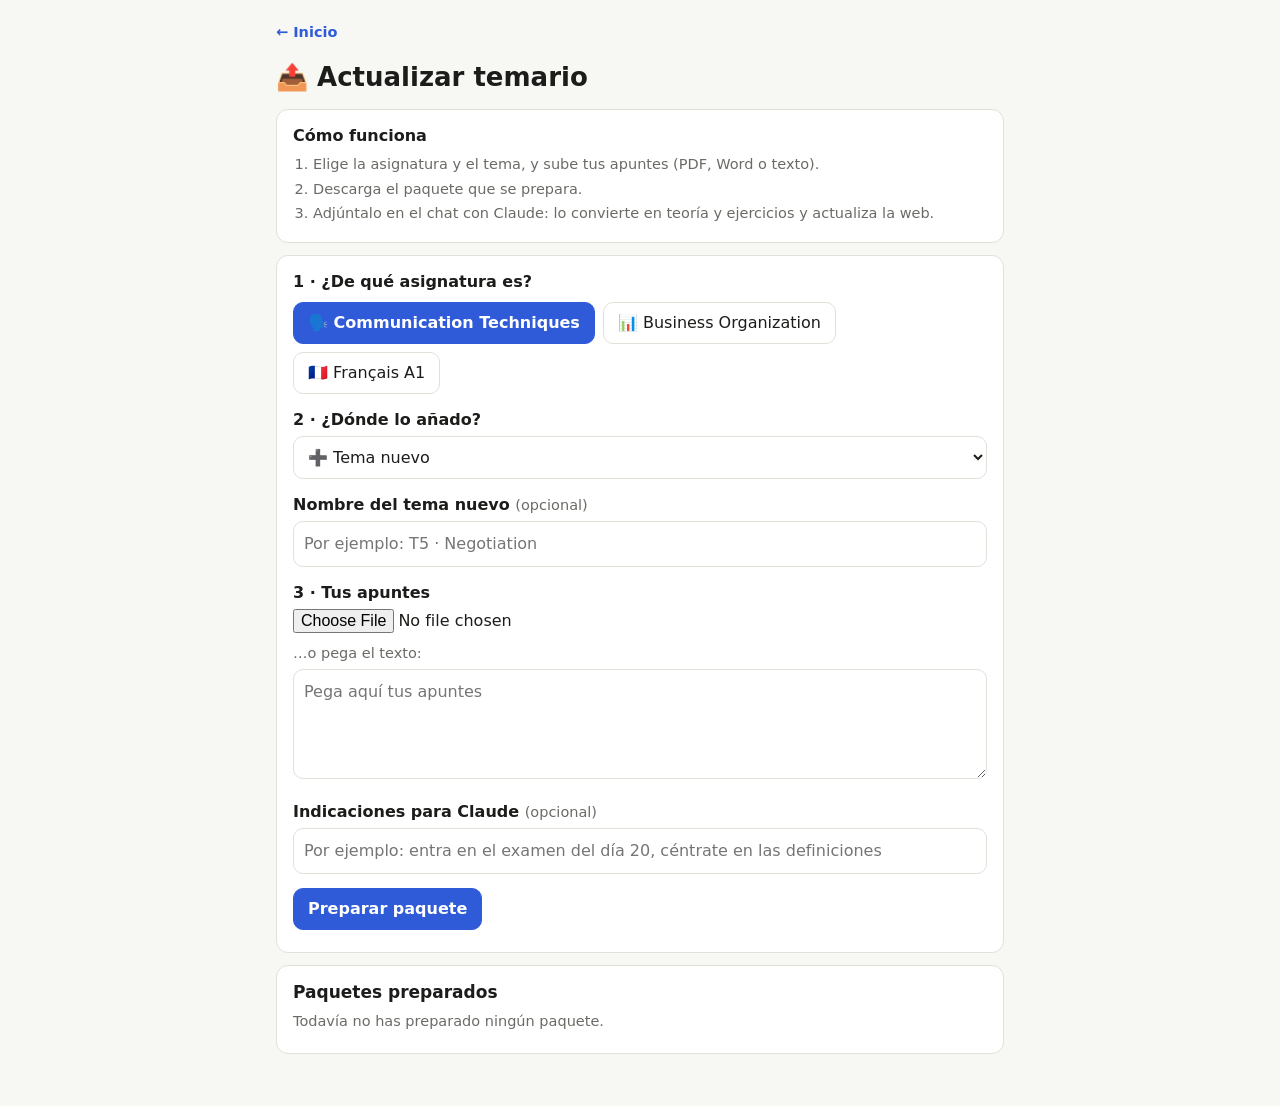
==== actualizar.html @ 612d6e9f "Web de estudio unificada: Communication, Business y Francais" ====
<!DOCTYPE html>
<html lang="es"><head><meta charset="utf-8">
<meta name="viewport" content="width=device-width, initial-scale=1, viewport-fit=cover">
<title>Actualizar temario · Estudio</title>
<link rel="stylesheet" href="hub.css">
</head><body><main style="max-width:760px">
<a class="home" href="index.html">&larr; Inicio</a>
<h1>📤 Actualizar temario</h1>
<div class="card">
  <b>Cómo funciona</b>
  <ol class="steps mut">
    <li>Elige la asignatura y el tema, y sube tus apuntes (PDF, Word o texto).</li>
    <li>Descarga el paquete que se prepara.</li>
    <li>Adjúntalo en el chat con Claude: lo convierte en teoría y ejercicios y actualiza la web.</li>
  </ol>
</div>

<div class="card">
  <label class="f" style="margin-top:0">1 · ¿De qué asignatura es?</label>
  <div class="row" id="asig"></div>

  <label class="f" for="tgt">2 · ¿Dónde lo añado?</label>
  <select id="tgt"></select>
  <div id="newbox"><label class="f" for="newname">Nombre del tema nuevo <span class="mut" style="font-weight:400">(opcional)</span></label>
  <input type="text" id="newname" placeholder="Por ejemplo: T5 · Negotiation" autocomplete="off"></div>

  <label class="f" for="file">3 · Tus apuntes</label>
  <input type="file" id="file" accept=".pdf,.docx,.txt,.md">
  <p class="mut" style="margin:10px 0 4px">…o pega el texto:</p>
  <textarea id="ptxt" placeholder="Pega aquí tus apuntes"></textarea>

  <label class="f" for="note">Indicaciones para Claude <span class="mut" style="font-weight:400">(opcional)</span></label>
  <input type="text" id="note" placeholder="Por ejemplo: entra en el examen del día 20, céntrate en las definiciones" autocomplete="off">

  <div class="row" style="margin-top:14px"><button class="pri" id="go">Preparar paquete</button></div>
  <div id="msg"></div>
</div>

<div class="card"><h3>Paquetes preparados</h3><div id="list"></div></div>
</main>
<script src="temas.js"></script>
<script>
const $=s=>document.querySelector(s);
const esc=s=>String(s).replace(/[&<>"]/g,c=>({'&':'&amp;','<':'&lt;','>':'&gt;','"':'&quot;'}[c]));
const LS={get(k,d){try{const v=localStorage.getItem(k);return v?JSON.parse(v):d}catch(e){return d}},set(k,v){try{localStorage.setItem(k,JSON.stringify(v));return true}catch(e){return false}}};
let cur=LS.get('hub-asig',ASIG[0].id);if(!ASIG.some(a=>a.id===cur))cur=ASIG[0].id;
let PEND=LS.get('hub-pend',[]);
const TXT={};            /* texto de los paquetes de esta sesión, por si no cabe en el almacenamiento */
const asig=id=>ASIG.find(a=>a.id===id);

function drawAsig(){const a=asig(cur);
  $('#asig').innerHTML=ASIG.map(x=>`<button data-a="${x.id}" class="${x.id===cur?'on':''}" style="--c:${x.color}">${x.emoji} ${x.nombre}</button>`).join('');
  document.querySelectorAll('[data-a]').forEach(b=>b.onclick=()=>{cur=b.dataset.a;LS.set('hub-asig',cur);drawAsig()});
  $('#tgt').innerHTML=`<option value="new">➕ Tema nuevo</option>`+a.temas.map(([n,t])=>`<option value="${esc(n)}">Añadir a ${esc(n===t?n:n+' · '+t)}</option>`).join('');
  $('#newbox').hidden=false}
$('#tgt').onchange=()=>{$('#newbox').hidden=$('#tgt').value!=='new'};

/* ---- lectura de archivos (igual que en las apps originales) ---- */
const loadScript=src=>new Promise((ok,ko)=>{const s=document.createElement('script');s.src=src;s.onload=ok;s.onerror=()=>ko(new Error('No se pudo cargar el lector de archivos. Comprueba tu conexión.'));document.head.appendChild(s)});
async function fileText(file){const n=file.name.toLowerCase();
  if(/\.(txt|md|csv)$/.test(n))return await file.text();
  if(n.endsWith('.docx')){if(!window.JSZip)await loadScript('https://cdnjs.cloudflare.com/ajax/libs/jszip/3.10.1/jszip.min.js');
    const z=await JSZip.loadAsync(await file.arrayBuffer());const xml=await z.file('word/document.xml').async('string');
    const d=new DOMParser().parseFromString(xml,'application/xml');const W='http://schemas.openxmlformats.org/wordprocessingml/2006/main';
    return [...d.getElementsByTagNameNS(W,'p')].map(p=>[...p.getElementsByTagNameNS(W,'t')].map(t=>t.textContent).join('')).filter(Boolean).join('\n')}
  if(n.endsWith('.pdf')){if(!window.pdfjsLib)await loadScript('https://cdnjs.cloudflare.com/ajax/libs/pdf.js/3.11.174/pdf.min.js');
    pdfjsLib.GlobalWorkerOptions.workerSrc='https://cdnjs.cloudflare.com/ajax/libs/pdf.js/3.11.174/pdf.worker.min.js';
    const pdf=await pdfjsLib.getDocument({data:new Uint8Array(await file.arrayBuffer())}).promise;const out=[];
    for(let i=1;i<=pdf.numPages;i++){const c=await(await pdf.getPage(i)).getTextContent();out.push(c.items.map(x=>x.str+(x.hasEOL?'\n':' ')).join(''))}
    return out.join('\n')}
  throw new Error('Formato no admitido: usa PDF, Word (.docx) o .txt.')}

/* ---- paquetes ---- */
const destino=p=>p.target==='new'?`Tema nuevo${p.newname?': '+p.newname:''}`:`Añadir a ${p.target}${p.targetName&&p.targetName!==p.target?' · '+p.targetName:''}`;
const textOf=p=>p.text!=null?p.text:(TXT[p.id]||'');
function pkg(p){return `=== PAQUETE DE TEMARIO PARA CLAUDE ===
Asignatura: ${asig(p.asig).nombre}
Destino: ${destino(p)}
Título: ${p.title}
Fecha: ${new Date(p.at).toLocaleDateString('es-ES')}
Indicaciones: ${p.note||'(ninguna)'}
${p.scan?'AVISO: no se pudo leer texto del archivo (PDF escaneado). Se adjunta el archivo original aparte.\n':''}
=== APUNTES ===
${textOf(p)}
`}
const slug=s=>String(s).toLowerCase().normalize('NFD').replace(/[̀-ͯ]/g,'').replace(/[^a-z0-9]+/g,'-').replace(/^-|-$/g,'').slice(0,30);
const fname=p=>`temario-${p.asig}-${slug(p.target==='new'?(p.newname||'tema-nuevo'):p.target)}-${new Date(p.at).toISOString().slice(0,10)}.txt`;
function save(){if(!LS.set('hub-pend',PEND))LS.set('hub-pend',PEND.map(p=>({...p,text:null})))}
function download(p){const u=URL.createObjectURL(new Blob([pkg(p)],{type:'text/plain;charset=utf-8'}));const a=document.createElement('a');a.href=u;a.download=fname(p);document.body.appendChild(a);a.click();a.remove();setTimeout(()=>URL.revokeObjectURL(u),2000)}

function drawList(){const L=PEND.slice().sort((a,b)=>b.at-a.at);
  if(!L.length){$('#list').innerHTML='<p class="mut">Todavía no has preparado ningún paquete.</p>';return}
  $('#list').innerHTML=L.map(p=>{const a=asig(p.asig),has=!!textOf(p);
    return `<div class="item ${p.sent?'sent':''}"><b>${a.emoji} ${esc(p.title)}</b> ${p.sent?'<span class="ok">· enviado ✓</span>':''}<br>
    <span class="mut">${esc(a.nombre)} · ${esc(destino(p))} · ${new Date(p.at).toLocaleDateString('es-ES')}${has?` · ${Math.round(textOf(p).length/1000)||1} mil caracteres`:''}</span>
    ${p.scan?'<div class="warn">No he podido leer texto de este archivo (parece un PDF escaneado). Adjunta también el archivo original en el chat.</div>':''}
    ${!has&&!p.scan?'<div class="warn">El texto de este paquete ya no está guardado en este navegador. Vuelve a prepararlo si necesitas descargarlo.</div>':''}
    <div class="row">${has||p.scan?`<button class="pri" data-dl="${p.id}">⬇ Descargar paquete</button><button data-cp="${p.id}">📋 Copiar</button>`:''}
    <button data-st="${p.id}">${p.sent?'Marcar como pendiente':'✓ Ya lo he enviado'}</button><button data-rm="${p.id}">🗑 Eliminar</button></div></div>`}).join('');
  const by=id=>PEND.find(p=>p.id===id);
  document.querySelectorAll('[data-dl]').forEach(b=>b.onclick=()=>download(by(b.dataset.dl)));
  document.querySelectorAll('[data-cp]').forEach(b=>b.onclick=async()=>{try{await navigator.clipboard.writeText(pkg(by(b.dataset.cp)));b.textContent='✓ Copiado'}catch(e){b.textContent='No se pudo copiar'}setTimeout(()=>{b.textContent='📋 Copiar'},1800)});
  document.querySelectorAll('[data-st]').forEach(b=>b.onclick=()=>{const p=by(b.dataset.st);p.sent=!p.sent;save();drawList()});
  document.querySelectorAll('[data-rm]').forEach(b=>b.onclick=()=>{const p=by(b.dataset.rm);if(!confirm(`¿Eliminar el paquete «${p.title}»?`))return;PEND=PEND.filter(x=>x!==p);delete TXT[p.id];save();drawList()})}

$('#go').onclick=async()=>{const msg=t=>{$('#msg').innerHTML=t};const fi=$('#file').files[0],pt=$('#ptxt').value.trim();
  if(!fi&&pt.length<40){msg('<p class="ko">Elige un archivo o pega un texto más largo.</p>');return}
  const go=$('#go');go.disabled=true;
  try{msg('<p class="mut">⏳ Leyendo el archivo…</p>');
    let text=fi?await fileText(fi):pt;text=(text||'').trim();const scan=!!fi&&text.length<40;
    const a=asig(cur),tg=$('#tgt').value,tn=(a.temas.find(t=>t[0]===tg)||[])[1]||'';
    const p={id:'p'+Date.now().toString(36),asig:cur,target:tg,targetName:tn,newname:tg==='new'?$('#newname').value.trim():'',
      title:fi?fi.name.replace(/\.[^.]+$/,''):(pt.split('\n')[0].slice(0,60)||'Apuntes'),note:$('#note').value.trim(),at:Date.now(),sent:false,scan,text:scan?'':text};
    TXT[p.id]=p.text;PEND.push(p);save();drawList();
    if(!scan)download(p);
    msg(scan?'<div class="warn">No he encontrado texto en el archivo (parece escaneado). He guardado el paquete igualmente: adjunta también el PDF original en el chat con Claude.</div>'
      :`<div class="good">✅ Paquete preparado y descargado (<b>${esc(fname(p))}</b>). Adjúntalo en el chat con Claude para que actualice la web.</div>`);
    $('#file').value='';$('#ptxt').value='';$('#note').value='';$('#newname').value=''}
  catch(e){msg(`<p class="ko">⚠️ ${esc(e&&e.message||'Algo ha fallado. Inténtalo de nuevo.')}</p>`)}
  finally{go.disabled=false}};

drawAsig();drawList();
</script>
</body></html>
---- hub.css ----
:root{--bg:#f7f7f4;--fg:#1c1c1a;--mut:#6b6b66;--card:#fff;--bd:#e2e0d8;--ac:#2f5bd8;--acs:rgba(47,91,216,.09);--ok:#1d8a4b;--oks:rgba(29,138,75,.1);--ko:#c0392b;--kos:rgba(192,57,43,.1);--tr:#9a6a00;--trs:rgba(242,194,0,.14);
--c-com:#2f5bd8;--c-bus:#0f8a6a;--c-fra:#c8473a;--c-upd:#7a56c9;box-sizing:border-box;color-scheme:light;padding-top:env(safe-area-inset-top,0px);padding-bottom:env(safe-area-inset-bottom,0px)}
@media (prefers-color-scheme:dark){:root{--bg:#16171a;--fg:#ececea;--mut:#9a9a94;--card:#1f2024;--bd:#33343a;--ac:#7c9cff;--acs:rgba(124,156,255,.12);--ok:#4cc27f;--oks:rgba(76,194,127,.12);--ko:#ff7b6b;--kos:rgba(255,123,107,.12);--tr:#f2c94c;--trs:rgba(242,201,76,.1);
--c-com:#7c9cff;--c-bus:#4cc9a4;--c-fra:#ff8b7c;--c-upd:#b39bf0;color-scheme:dark}}
*,*::before,*::after{box-sizing:inherit}
body{margin:0;background:var(--bg);color:var(--fg);font:16px/1.5 system-ui,-apple-system,"Segoe UI",sans-serif}
main{max-width:860px;margin:0 auto;padding:20px 16px 40px}
h1{font-size:26px;margin:8px 0 2px;text-wrap:balance}
h2{font-size:14px;margin:26px 0 10px;color:var(--mut);text-transform:uppercase;letter-spacing:.08em;font-weight:700}
h3{font-size:17px;margin:0 0 6px}
p{margin:6px 0}
.mut{color:var(--mut);font-size:14.5px}.ok{color:var(--ok)}.ko{color:var(--ko)}
.home{display:inline-block;margin:2px 0 6px;color:var(--ac);text-decoration:none;font-size:14.5px;font-weight:600}
.home:hover{text-decoration:underline}

/* inicio */
.grid{display:grid;grid-template-columns:repeat(auto-fit,minmax(230px,1fr));gap:12px}
.subj{display:flex;flex-direction:column;gap:6px;background:var(--card);border:1px solid var(--bd);border-top:5px solid var(--c);border-radius:14px;padding:16px;color:inherit;text-decoration:none;transition:transform .12s,box-shadow .12s}
.subj:hover,.subj:focus-visible{transform:translateY(-2px);box-shadow:0 6px 18px rgba(0,0,0,.10);outline:none}
.subj .em{font-size:34px;line-height:1}
.subj .nm{font-size:19px;font-weight:700}
.subj .tags{display:flex;flex-wrap:wrap;gap:5px;margin-top:2px}
.tag{font-size:12.5px;padding:2px 9px;border-radius:99px;border:1px solid var(--bd);color:var(--mut);white-space:nowrap}
.subj .go{margin-top:auto;padding-top:10px;font-weight:700;color:var(--c)}
.subj .pg{font-size:13.5px;color:var(--mut)}
.wide{flex-direction:row;align-items:center;gap:14px;border-top-width:1px;border-left:5px solid var(--c)}
.wide .go{margin:0 0 0 auto;padding:0;white-space:nowrap}
@media (max-width:520px){.wide{flex-direction:column;align-items:flex-start}.wide .go{margin:6px 0 0}}

/* actualizar */
.card{background:var(--card);border:1px solid var(--bd);border-radius:12px;padding:14px 16px;margin:12px 0}
button{font:inherit;border:1px solid var(--bd);background:var(--card);color:var(--fg);padding:8px 14px;border-radius:10px;cursor:pointer}
button.pri{background:var(--ac);border-color:var(--ac);color:#fff;font-weight:600}
button.on{background:var(--c,var(--ac));border-color:var(--c,var(--ac));color:#fff;font-weight:600}
@media (prefers-color-scheme:dark){button.pri,button.on{color:#111}}
button:disabled{opacity:.55;cursor:default}
.row{display:flex;gap:8px;flex-wrap:wrap;margin:8px 0;align-items:center}
label.f{display:block;font-weight:600;margin:14px 0 4px}
select,input[type=text],textarea{font:inherit;width:100%;padding:10px;border-radius:10px;border:1px solid var(--bd);background:var(--card);color:var(--fg)}
textarea{min-height:110px;resize:vertical}
input[type=file]{font:inherit;max-width:100%}
.steps{margin:6px 0 0;padding-left:20px}.steps li{margin:3px 0}
.item{border-top:1px solid var(--bd);padding:10px 0}.item:first-child{border-top:0}
.item.sent{opacity:.6}
.warn{background:var(--trs);border-left:4px solid var(--tr);border-radius:6px;padding:6px 10px;font-size:14.5px;margin:6px 0}
.good{background:var(--oks);border-left:4px solid var(--ok);border-radius:6px;padding:8px 10px;margin:8px 0}
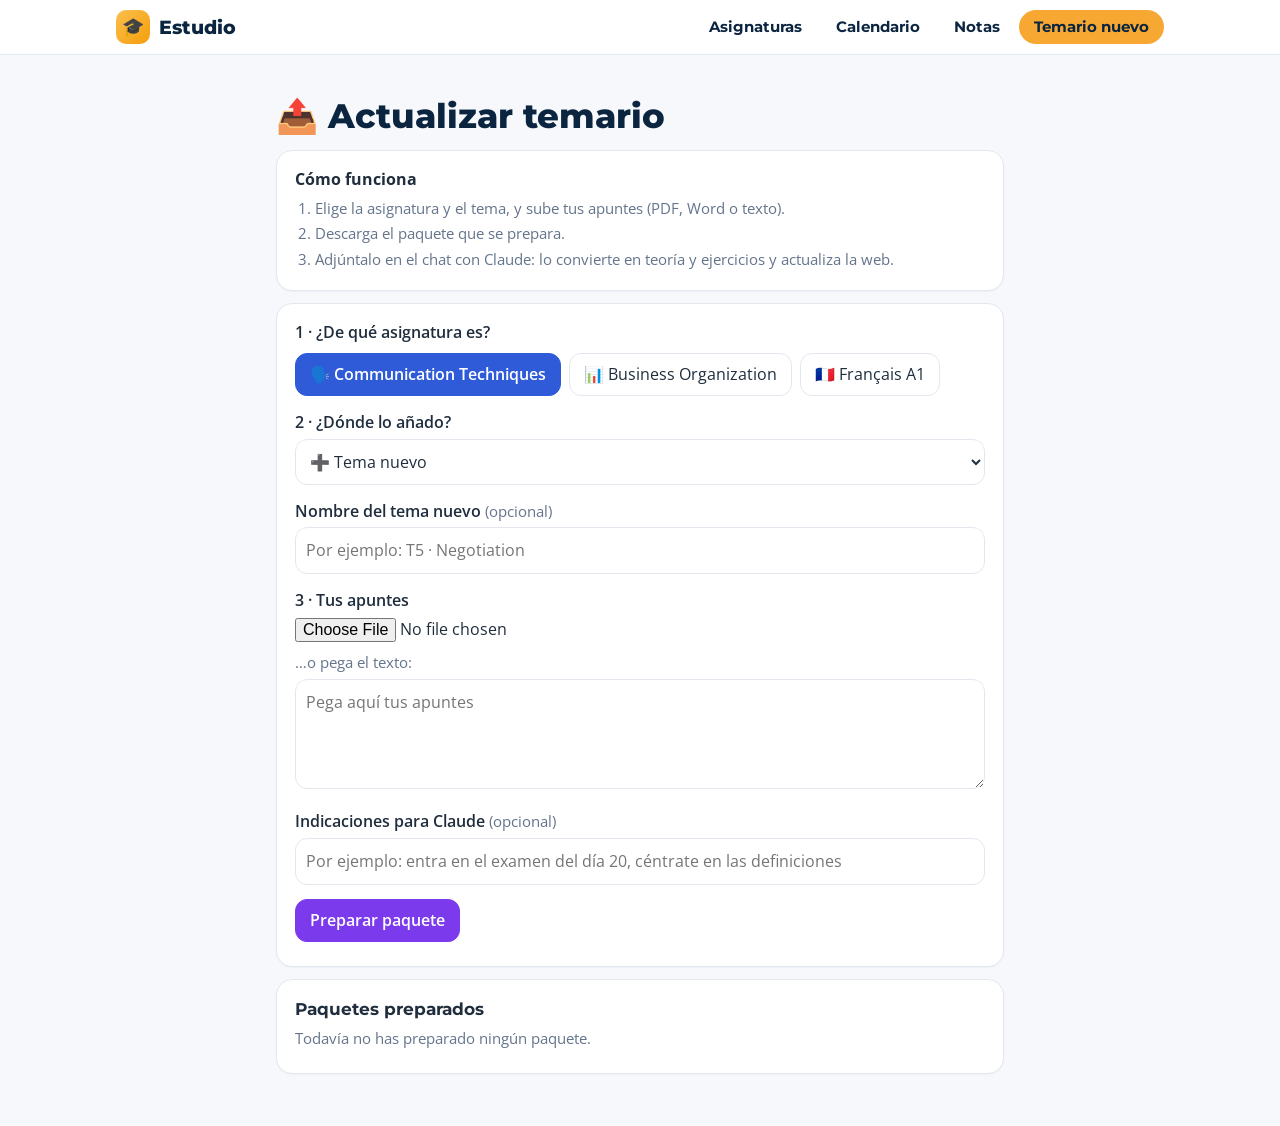
==== commit 562800f9: "Diseño claro en el interior de las asignaturas y en Temario nuevo" ====
--- a/actualizar.html
+++ b/actualizar.html
@@ -1,10 +1,15 @@
 <!DOCTYPE html>
-<html lang="es"><head><meta charset="utf-8">
+<html lang="es" style="--sub:#7c3aed"><head><meta charset="utf-8">
 <meta name="viewport" content="width=device-width, initial-scale=1, viewport-fit=cover">
 <title>Actualizar temario · Estudio</title>
 <link rel="stylesheet" href="hub.css">
-</head><body><main style="max-width:760px">
-<a class="home" href="index.html">&larr; Inicio</a>
+<link rel="preconnect" href="https://fonts.googleapis.com"><link rel="preconnect" href="https://fonts.gstatic.com" crossorigin>
+<link href="https://fonts.googleapis.com/css2?family=Montserrat:wght@700;800&family=Open+Sans:wght@400;600;700&display=swap" rel="stylesheet">
+<link rel="stylesheet" href="claro.css">
+</head><body>
+<header class="top"><div class="in"><a class="brand" href="index.html"><i>🎓</i><span>Estudio</span></a><div class="tabs"><a href="index.html">Asignaturas</a><a href="agenda.html">Calendario</a><a href="notas.html">Notas</a><a class="on" href="actualizar.html">Temario nuevo</a></div></div></header>
+<main style="max-width:760px">
+
 <h1>📤 Actualizar temario</h1>
 <div class="card">
   <b>Cómo funciona</b>
--- a/hub.css
+++ b/hub.css
@@ -1,7 +1,7 @@
 :root{--bg:#f7f7f4;--fg:#1c1c1a;--mut:#6b6b66;--card:#fff;--bd:#e2e0d8;--ac:#2f5bd8;--acs:rgba(47,91,216,.09);--ok:#1d8a4b;--oks:rgba(29,138,75,.1);--ko:#c0392b;--kos:rgba(192,57,43,.1);--tr:#9a6a00;--trs:rgba(242,194,0,.14);
---c-com:#2f5bd8;--c-bus:#0f8a6a;--c-fra:#c8473a;--c-upd:#7a56c9;box-sizing:border-box;color-scheme:light;padding-top:env(safe-area-inset-top,0px);padding-bottom:env(safe-area-inset-bottom,0px)}
+--c-com:#2f5bd8;--c-bus:#0f8a6a;--c-fra:#c8473a;--c-upd:#7a56c9;--c-mat:#b06a00;--c-age:#0b7f96;--c-not:#a8457f;box-sizing:border-box;color-scheme:light;padding-top:env(safe-area-inset-top,0px);padding-bottom:env(safe-area-inset-bottom,0px)}
 @media (prefers-color-scheme:dark){:root{--bg:#16171a;--fg:#ececea;--mut:#9a9a94;--card:#1f2024;--bd:#33343a;--ac:#7c9cff;--acs:rgba(124,156,255,.12);--ok:#4cc27f;--oks:rgba(76,194,127,.12);--ko:#ff7b6b;--kos:rgba(255,123,107,.12);--tr:#f2c94c;--trs:rgba(242,201,76,.1);
---c-com:#7c9cff;--c-bus:#4cc9a4;--c-fra:#ff8b7c;--c-upd:#b39bf0;color-scheme:dark}}
+--c-com:#7c9cff;--c-bus:#4cc9a4;--c-fra:#ff8b7c;--c-upd:#b39bf0;--c-mat:#f0b254;--c-age:#5cc8dc;--c-not:#ec8cc4;color-scheme:dark}}
 *,*::before,*::after{box-sizing:inherit}
 body{margin:0;background:var(--bg);color:var(--fg);font:16px/1.5 system-ui,-apple-system,"Segoe UI",sans-serif}
 main{max-width:860px;margin:0 auto;padding:20px 16px 40px}
@@ -43,4 +43,19 @@
 .item{border-top:1px solid var(--bd);padding:10px 0}.item:first-child{border-top:0}
 .item.sent{opacity:.6}
 .warn{background:var(--trs);border-left:4px solid var(--tr);border-radius:6px;padding:6px 10px;font-size:14.5px;margin:6px 0}
+/* agenda y notas */
+.chip{display:inline-block;font-size:12.5px;padding:1px 9px;border-radius:99px;border:1px solid var(--c);color:var(--c);font-weight:600;white-space:nowrap}
+.task{display:flex;gap:12px;background:var(--card);border:1px solid var(--bd);border-left:5px solid var(--c);border-radius:12px;padding:12px 14px;margin:10px 0}
+.task .num{flex:none;width:30px;height:30px;border-radius:50%;background:var(--c);color:var(--card);font-weight:800;display:grid;place-items:center}
+.task .tb{min-width:0;display:grid;gap:4px}.task .tt{font-size:17px;font-weight:700}
+.due.late{color:var(--ko)}.due.soon{color:var(--tr)}
+.done{opacity:.75}
+.mid{color:var(--tr)}
+.big{font-size:38px;font-weight:800;line-height:1.1;font-variant-numeric:tabular-nums}
+table.nt,table.hor{border-collapse:collapse;width:100%}
+.nt td{border-top:1px solid var(--bd);padding:7px 4px;vertical-align:top}.nt tr:first-child td{border-top:0}
+.nt .num{text-align:right;font-weight:700;font-variant-numeric:tabular-nums;white-space:nowrap}
+.nt .tot td{border-top:2px solid var(--fg);font-weight:700}
+.hor th,.hor td{border:1px solid var(--bd);padding:6px 8px;font-size:14px;text-align:left;vertical-align:top}
+.hor td[style]{border-left:4px solid var(--c)}
 .good{background:var(--oks);border-left:4px solid var(--ok);border-radius:6px;padding:8px 10px;margin:8px 0}
--- a/claro.css
+++ b/claro.css
@@ -0,0 +1,37 @@
+/* Diseño claro para el interior de las asignaturas y «Temario nuevo».
+   Se carga DESPUÉS de los estilos propios de cada página y solo cambia el aspecto: colores, tipografía, barra superior.
+   --sub (color de la asignatura) se define en el <html> de cada página. */
+:root:root:root{--bg:#f6f8fb;--fg:#1f2d3d;--mut:#64748b;--card:#fff;--bd:#e3e8ef;
+  --ac:var(--sub,#4f46e5);--acs:color-mix(in srgb,var(--sub,#4f46e5) 9%,#fff);--fx:color-mix(in srgb,var(--sub,#4f46e5) 6%,#fff);
+  --ok:#15803d;--oks:rgba(21,128,61,.1);--ko:#dc2626;--kos:rgba(220,38,38,.09);--tr:#b45309;--trs:rgba(247,168,51,.16);
+  --ink:#0b2540;--gold:#f7a833;color-scheme:light}
+body{font-family:"Open Sans",system-ui,-apple-system,"Segoe UI",sans-serif;line-height:1.55}
+h1,h2,h3{font-family:Montserrat,system-ui,sans-serif}
+main>h1{font-size:clamp(24px,4.6vw,34px);font-weight:800;color:var(--ink);margin:22px 0 14px;line-height:1.15}
+h2{color:var(--ink);font-weight:800}
+
+/* barra superior (igual que la portada) */
+.top{position:sticky;top:0;z-index:20;background:rgba(255,255,255,.92);backdrop-filter:blur(8px);border-bottom:1px solid var(--bd);padding-top:env(safe-area-inset-top,0px)}
+.top .in{max-width:1080px;margin:0 auto;padding:10px 16px;display:flex;align-items:center;gap:12px}
+.top .brand{display:flex;align-items:center;gap:9px;font:800 19px Montserrat,system-ui,sans-serif;color:var(--ink);text-decoration:none;flex:none}
+.top .brand i{font-style:normal;display:grid;place-items:center;width:34px;height:34px;border-radius:10px;background:linear-gradient(135deg,#fbbf4d,#f59e0b);font-size:18px}
+.top .tabs{margin:0 0 0 auto;display:flex;gap:4px;overflow-x:auto;scrollbar-width:none;flex-wrap:nowrap}
+.top .tabs::-webkit-scrollbar{display:none}
+.top .tabs a{flex:none;padding:8px 15px;border-radius:99px;font:700 14.5px Montserrat,system-ui,sans-serif;color:var(--ink);text-decoration:none;white-space:nowrap}
+.top .tabs a:hover{background:#eef2f7}
+.top .tabs a.on{background:var(--gold);color:var(--ink)}
+@media (max-width:560px){.top .brand span{display:none}.top .tabs a{padding:8px 12px;font-size:14px}}
+
+/* pestañas de la asignatura */
+#nav{gap:8px;margin-bottom:18px}
+#nav button{border-radius:99px;padding:9px 18px;font:700 14.5px Montserrat,system-ui,sans-serif;color:var(--ink);background:#fff}
+#nav button:hover{background:#eef2f7}
+#nav button.on{background:var(--gold);border-color:var(--gold);color:var(--ink);box-shadow:0 4px 12px rgba(247,168,51,.3)}
+
+/* tarjetas y botones */
+.card,.bub{border-radius:16px;box-shadow:0 1px 2px rgba(11,37,64,.04)}
+.card{padding:16px 18px}
+button{border-radius:12px}
+button.pri,button.on{color:#fff}
+.chips button{border-radius:99px}
+select,input[type=text],textarea{border-radius:12px}
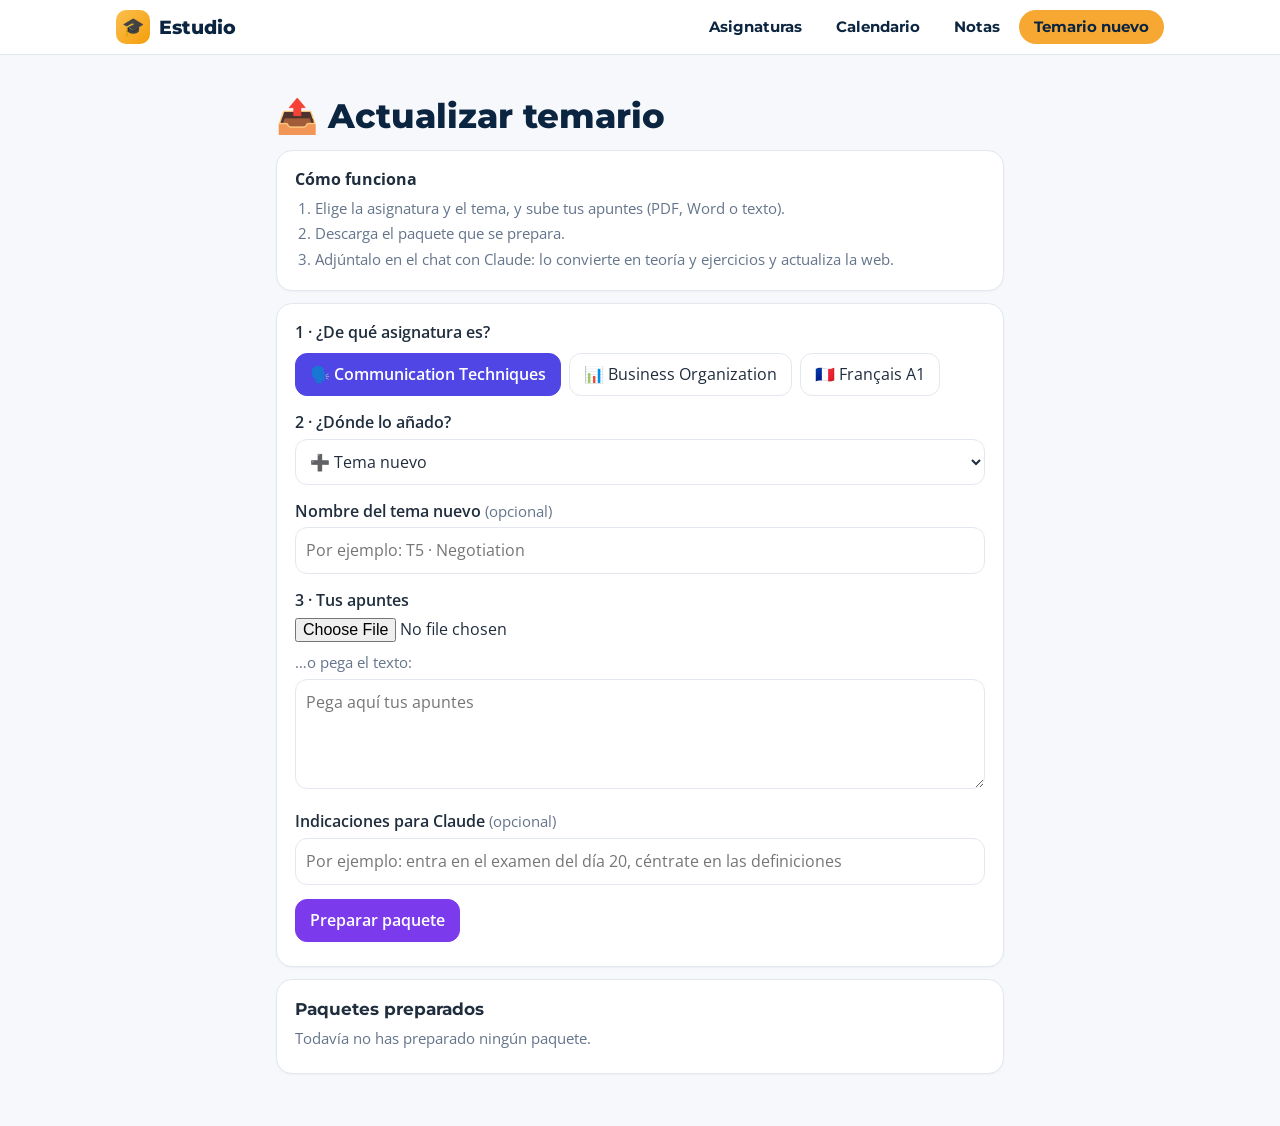
==== commit 96fcf2b5: "Portada Hola Marti, pagina de asignaturas con tareas pendientes y barra en Notas" ====
--- a/actualizar.html
+++ b/actualizar.html
@@ -7,7 +7,7 @@
 <link href="https://fonts.googleapis.com/css2?family=Montserrat:wght@700;800&family=Open+Sans:wght@400;600;700&display=swap" rel="stylesheet">
 <link rel="stylesheet" href="claro.css">
 </head><body>
-<header class="top"><div class="in"><a class="brand" href="index.html"><i>🎓</i><span>Estudio</span></a><div class="tabs"><a href="index.html">Asignaturas</a><a href="agenda.html">Calendario</a><a href="notas.html">Notas</a><a class="on" href="actualizar.html">Temario nuevo</a></div></div></header>
+<header class="top"><div class="in"><a class="brand" href="index.html"><i>🎓</i><span>Estudio</span></a><div class="tabs"><a href="asignaturas.html">Asignaturas</a><a href="agenda.html">Calendario</a><a href="notas.html">Notas</a><a class="on" href="actualizar.html">Temario nuevo</a></div></div></header>
 <main style="max-width:760px">
 
 <h1>📤 Actualizar temario</h1>
--- a/claro.css
+++ b/claro.css
@@ -35,3 +35,4 @@
 button.pri,button.on{color:#fff}
 .chips button{border-radius:99px}
 select,input[type=text],textarea{border-radius:12px}
+:root:root:root{--c-com:#4f46e5;--c-bus:#10a37f;--c-fra:#e5484d;--c-upd:#7c3aed;--c-mat:#b45309;--c-age:#0891b2;--c-not:#9333ea}
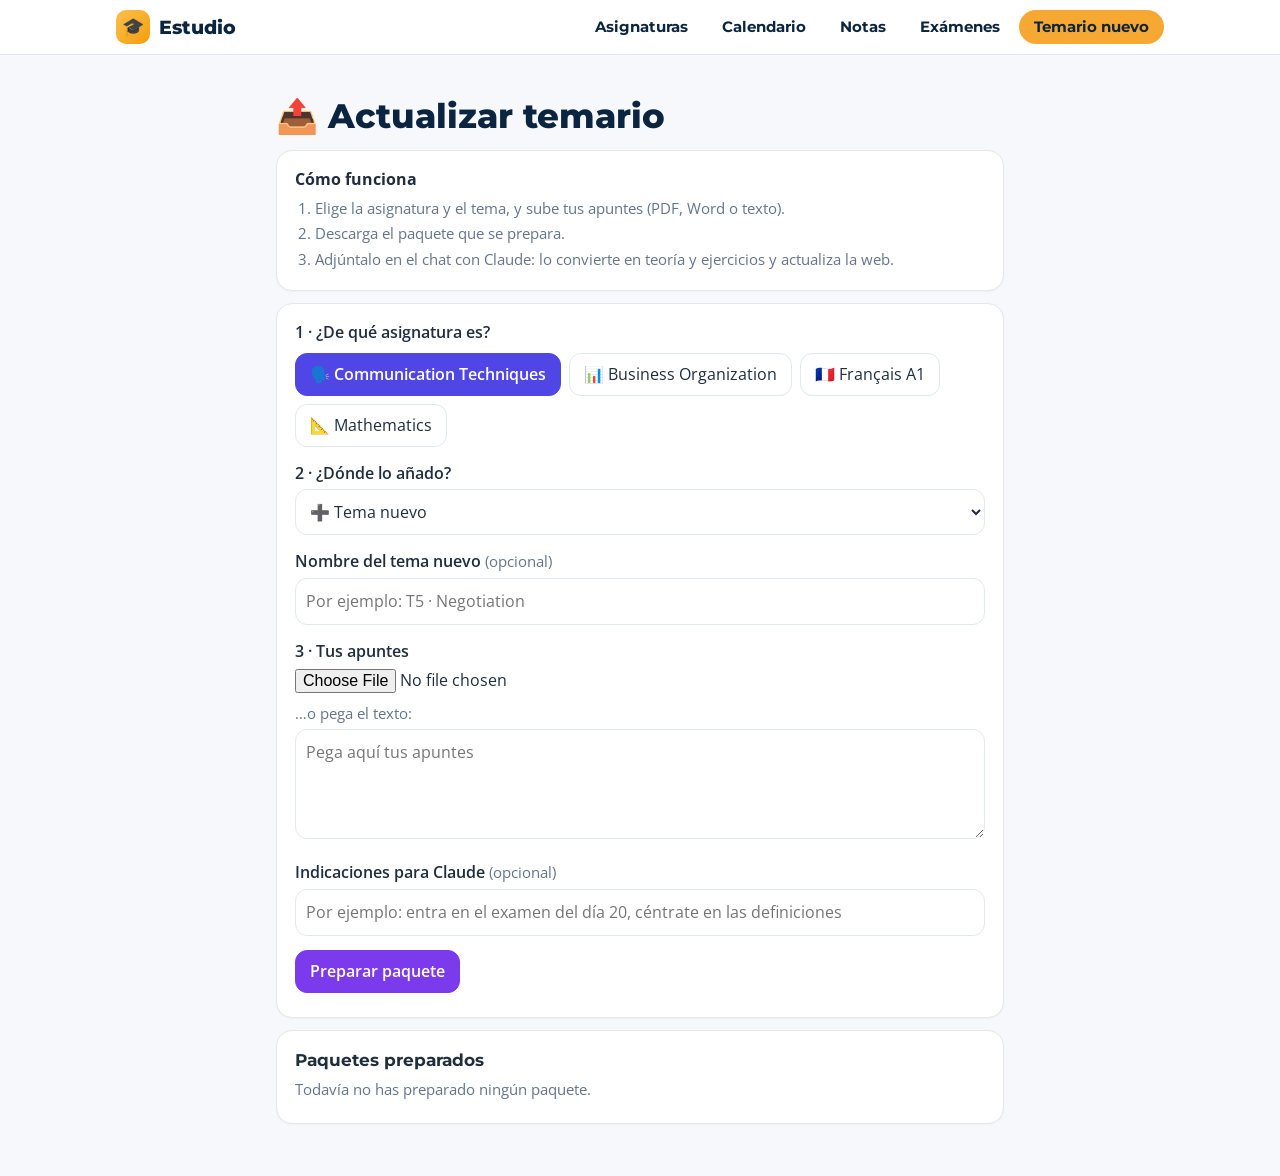
==== commit a573e52d: "Pestaña Exámenes: 20 modelos de examen (Business, Communication, Français y Maths) con vista tipo PD" ====
--- a/actualizar.html
+++ b/actualizar.html
@@ -7,7 +7,7 @@
 <link href="https://fonts.googleapis.com/css2?family=Montserrat:wght@700;800&family=Open+Sans:wght@400;600;700&display=swap" rel="stylesheet">
 <link rel="stylesheet" href="claro.css">
 </head><body>
-<header class="top"><div class="in"><a class="brand" href="index.html"><i>🎓</i><span>Estudio</span></a><div class="tabs"><a href="asignaturas.html">Asignaturas</a><a href="agenda.html">Calendario</a><a href="notas.html">Notas</a><a class="on" href="actualizar.html">Temario nuevo</a></div></div></header>
+<header class="top"><div class="in"><a class="brand" href="index.html"><i>🎓</i><span>Estudio</span></a><div class="tabs"><a href="asignaturas.html">Asignaturas</a><a href="agenda.html">Calendario</a><a href="notas.html">Notas</a><a href="modelos.html">Exámenes</a><a class="on" href="actualizar.html">Temario nuevo</a></div></div></header>
 <main style="max-width:760px">
 
 <h1>📤 Actualizar temario</h1>
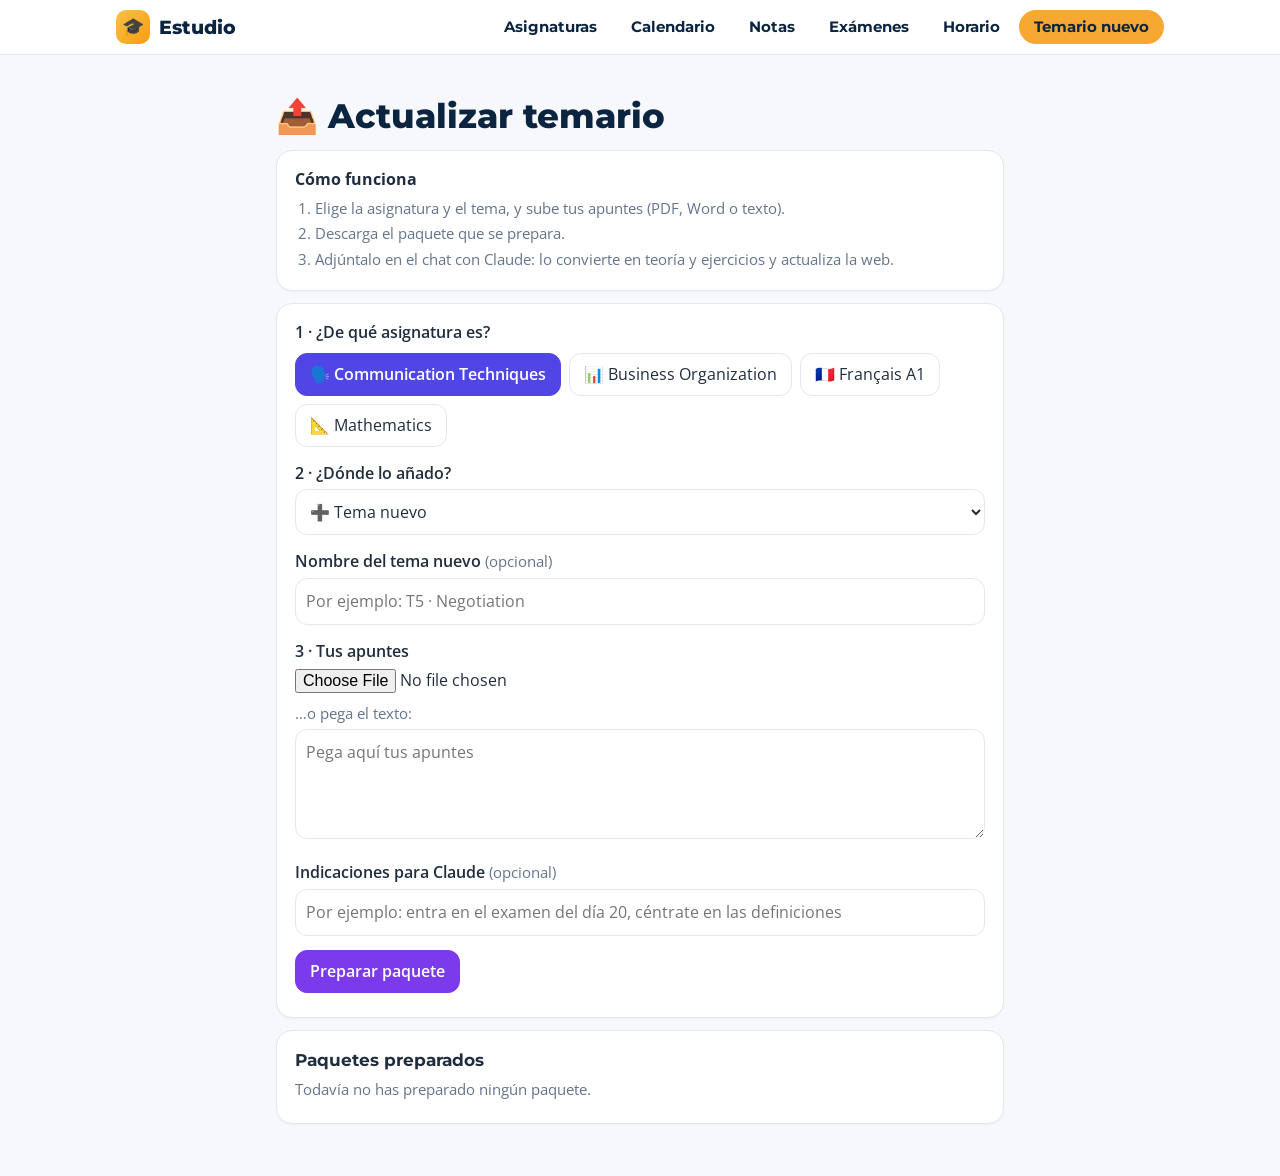
==== commit 46af7f58: "Pestaña Horario: tabla semanal donde añadir actividades propias, con las clases y exámenes ya puesto" ====
--- a/actualizar.html
+++ b/actualizar.html
@@ -7,7 +7,7 @@
 <link href="https://fonts.googleapis.com/css2?family=Montserrat:wght@700;800&family=Open+Sans:wght@400;600;700&display=swap" rel="stylesheet">
 <link rel="stylesheet" href="claro.css">
 </head><body>
-<header class="top"><div class="in"><a class="brand" href="index.html"><i>🎓</i><span>Estudio</span></a><div class="tabs"><a href="asignaturas.html">Asignaturas</a><a href="agenda.html">Calendario</a><a href="notas.html">Notas</a><a href="modelos.html">Exámenes</a><a class="on" href="actualizar.html">Temario nuevo</a></div></div></header>
+<header class="top"><div class="in"><a class="brand" href="index.html"><i>🎓</i><span>Estudio</span></a><div class="tabs"><a href="asignaturas.html">Asignaturas</a><a href="agenda.html">Calendario</a><a href="notas.html">Notas</a><a href="modelos.html">Exámenes</a><a href="horario.html">Horario</a><a class="on" href="actualizar.html">Temario nuevo</a></div></div></header>
 <main style="max-width:760px">
 
 <h1>📤 Actualizar temario</h1>
